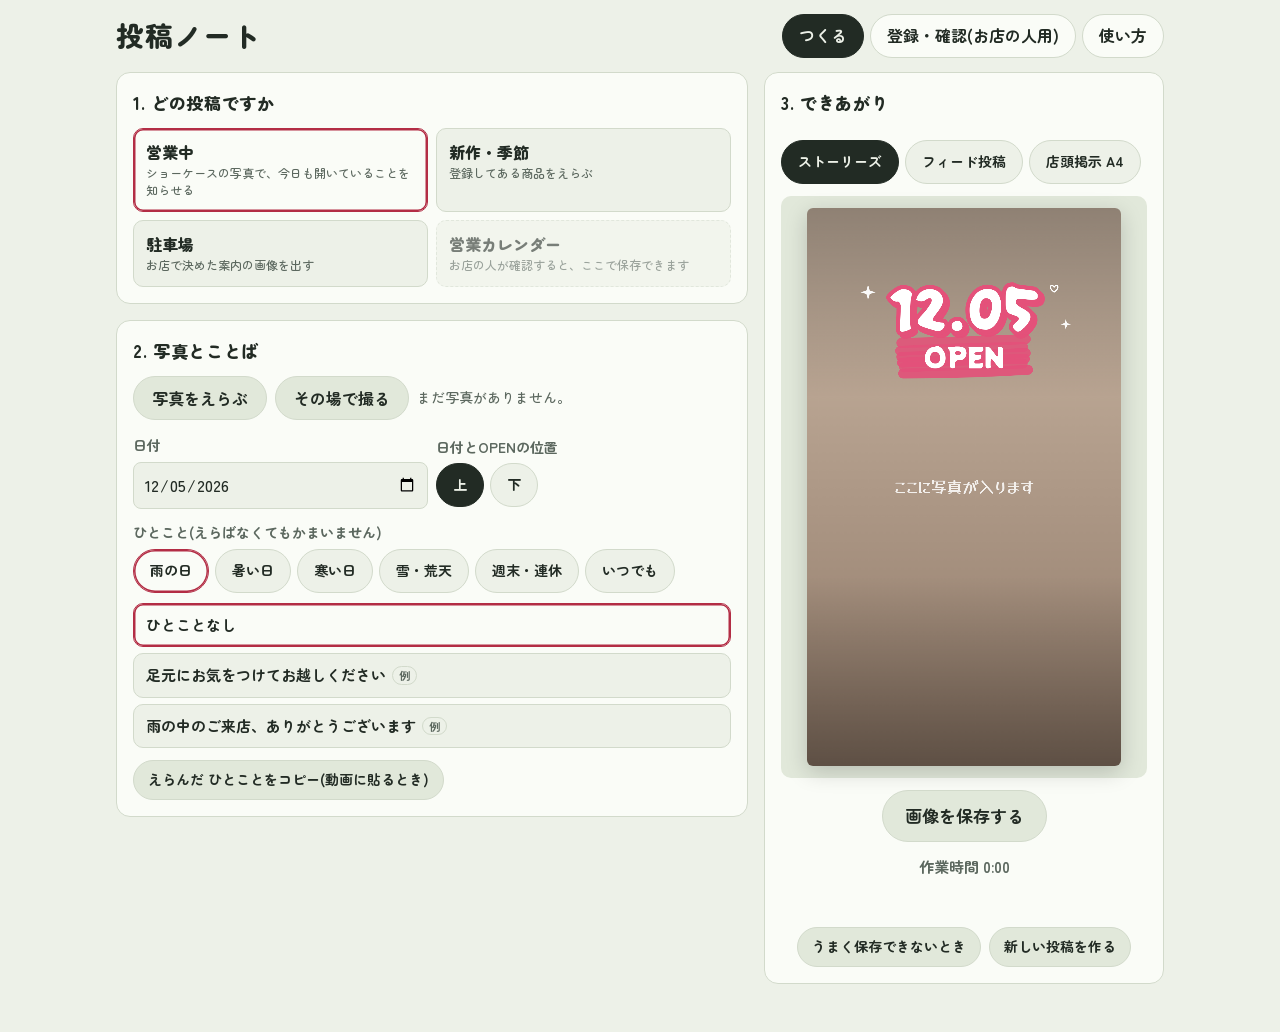
==== index.html @ b3171c52 "スタッフの画面の形をえらべるようにする(今の形/1画面ずつ/できあがり中心/よく使う組み合わせ) - 管理ページの設定で形とよく使うひとこと(4つまで)を決める。?layout= で端末ごとに試せる " ====
<!doctype html>
<html lang="ja">
<head>
<meta charset="utf-8">
<meta name="viewport" content="width=device-width,initial-scale=1,viewport-fit=cover">
<title>投稿ノート</title>
<meta name="theme-color" content="#EDF1E8" media="(prefers-color-scheme: light)">
<meta name="theme-color" content="#151A16" media="(prefers-color-scheme: dark)">
<meta name="apple-mobile-web-app-capable" content="yes">
<meta name="apple-mobile-web-app-title" content="投稿ノート">
<link rel="manifest" href="manifest.json">
<link rel="preconnect" href="https://fonts.googleapis.com">
<link rel="preconnect" href="https://fonts.gstatic.com" crossorigin>
<link rel="stylesheet" href="https://fonts.googleapis.com/css2?family=Potta+One&family=Yusei+Magic&family=Zen+Maru+Gothic:wght@500;700;900&display=swap">
<link rel="stylesheet" href="css/style.css?v=14">
<script type="module" src="js/app.js?v=14"></script>
</head>
<body>
<div class="app">
  <header class="top">
    <h1>投稿ノート</h1>
    <nav class="tabs" aria-label="画面の切りかえ">
      <a href="#make" id="nav-make">つくる</a><a href="#shop" id="nav-shop">登録・確認(お店の人用)</a><a href="manual.html">使い方</a>
    </nav>
  </header>

  <div class="warn" id="inapp" hidden>
    LINEなどのアプリの中で開いています。この画面では、画像の保存や共有がうまく動かないことがあります。
    右上(または右下)の「…」から「ブラウザで開く」をえらんで、SafariかChromeで開いてください。
  </div>

  <p class="warn" id="autoAlert" role="status" hidden></p>

  <div class="notice share" id="share" role="status" hidden>
    <p id="shareText"></p>
    <p class="hint">開いたら、投稿の下の紙飛行機のボタン →「ストーリーズに追加」→「送信先」の「ストーリーズ」</p>
    <div class="row"><a class="primary-link" id="shareGo" href="#" target="_blank" rel="noopener">Instagramで投稿を開く</a><button type="button" class="small" id="shareDone">シェアした</button></div>
  </div>

  <div class="notice" id="notice" role="status" hidden>
    <p id="noticeText"></p>
    <div class="row"><button type="button" class="primary" id="noticeGo">営業日を確認する(お店の人用)</button></div>
  </div>

  <!-- ===== つくる ===== -->
  <main class="grid" id="tab-make">
    <section aria-labelledby="h-kind">
      <h2 id="h-kind">1. どの投稿ですか</h2>
      <div class="kinds" id="kinds" role="radiogroup" aria-labelledby="h-kind">
        <label><input type="radio" name="kind" id="kind-open" value="open" checked><b>営業中</b><small>ショーケースの写真で、今日も開いていることを知らせる</small></label>
        <label><input type="radio" name="kind" id="kind-new" value="new"><b>新作・季節</b><small>登録してある商品をえらぶ</small></label>
        <label><input type="radio" name="kind" id="kind-park" value="park"><b>駐車場</b><small>お店で決めた案内の画像を出す</small></label>
        <label id="kindCalWrap"><input type="radio" name="kind" id="kind-cal" value="cal"><b id="kindCalName">営業カレンダー</b><small id="kindCalNote">確認ずみの月の画像を保存する</small></label>
      </div>
    </section>

    <section aria-labelledby="h-fields">
      <h2 id="h-fields">2. 写真とことば</h2>
      <div class="stack" id="photoBox">
        <div class="row" id="photoCtl">
          <span class="filebtn">写真をえらぶ<input type="file" id="photoFile" accept="image/*" aria-label="写真をえらぶ"></span>
          <span class="filebtn">その場で撮る<input type="file" id="photoCam" accept="image/*" capture="environment" aria-label="その場で撮る"></span>
          <span class="hint" id="photoState" aria-live="polite">まだ写真がありません。</span>
        </div>
        <div class="field" id="photoPosWrap" hidden><label for="photoPos">写真の上下の位置</label><input type="range" id="photoPos" min="0" max="100" value="50"></div>
      </div>

      <div class="stack" id="fs-open">
        <div class="row" id="posRow">
          <div class="field grow"><label for="f-date">日付</label><input type="date" id="f-date"></div>
          <div class="field grow"><span id="l-pos">日付とOPENの位置</span>
            <div class="seg" role="radiogroup" aria-labelledby="l-pos">
              <label><input type="radio" name="pos" id="pos-top" value="top" checked>上</label><label><input type="radio" name="pos" id="pos-bottom" value="bottom">下</label>
            </div>
          </div>
        </div>
        <div class="field" id="phraseField"><span id="l-cat">ひとこと(えらばなくてもかまいません)</span>
          <div class="chips" id="catChips" role="radiogroup" aria-labelledby="l-cat"></div>
          <div class="chips words" id="phraseChips" role="radiogroup" aria-label="ひとこと"></div>
        </div>
        <div class="row" id="copyRow"><button type="button" class="small" id="phraseCopy">えらんだ ひとことをコピー(動画に貼るとき)</button><span class="status" id="s-phrase" aria-live="polite"></span></div>
      </div>

      <div class="stack" id="fs-new" hidden>
        <div class="field"><label for="f-product">商品</label><select id="f-product"></select></div>
        <div class="field"><label for="f-badge">ラベル</label>
          <select id="f-badge"><option>NEW</option><option>季節限定</option><option>本日のおすすめ</option><option value="">なし</option></select></div>
      </div>

      <div class="stack" id="fs-cal" hidden>
        <div class="field"><label for="f-calmonth">何月の分</label><select id="f-calmonth"></select></div>
        <p class="hint">お店の人が確認した月だけが出ます。日にちを変えるときは、お店の人用のページで直してください。</p>
      </div>

      <div class="stack" id="fs-park" hidden>
        <p class="hint">お店で決めた駐車場の案内の画像が、そのまま入ります。大きさをえらんで、保存か共有をしてください。</p>
      </div>
    </section>

    <section class="preview" aria-labelledby="h-prev">
      <h2 id="h-prev">3. できあがり</h2>
      <div class="seg" id="fmts" role="radiogroup" aria-label="大きさ">
        <label><input type="radio" name="fmt" id="fmt-story" value="story" checked>ストーリーズ</label>
        <label><input type="radio" name="fmt" id="fmt-feed" value="feed">フィード投稿</label>
        <label><input type="radio" name="fmt" id="fmt-a4" value="a4">店頭掲示 A4</label>
      </div>
      <div class="stage" id="stage"><canvas id="cv" width="1080" height="1920" aria-label="できあがった画像のプレビュー"></canvas></div>
      <div class="row center" id="actions">
        <button type="button" class="primary big" id="shareBtn" hidden>共有する(Instagramへ)</button>
        <button type="button" class="big" id="saveBtn">画像を保存する</button>
      </div>
      <p class="timer center" id="timer">作業時間 0:00</p>
      <p class="status center" id="status" aria-live="polite"></p>
      <div class="row center" id="extraRow">
        <button type="button" class="small" id="fallbackBtn">うまく保存できないとき</button>
        <button type="button" class="small" id="newBtn">新しい投稿を作る</button>
      </div>
      <div class="fallback" id="fallback" hidden>
        <p class="hint">下の画像を長押し(パソコンは右クリック)して保存してください。</p>
        <img id="fallbackImg" alt="保存用の画像">
      </div>
    </section>

  </main>

  <!-- ===== お店の人用 ===== -->
  <main class="grid" id="tab-shop" hidden>
    <section class="stack">
      <h2>登録・確認(お店の人用)</h2>
      <p>ひとこと、商品、お店の設定の登録と、営業カレンダーの確認は、お店の人用のページで行います。</p>
      <div class="row"><button type="button" class="primary" id="adminOpen">登録・確認のページを開く</button></div>
      <p class="hint" id="adminSoon">お店の人用のページは準備中です。</p>
      <p class="hint" id="feedInfo"></p>
    </section>
    <section class="stack">
      <h2>作業時間の記録(このスマホの分)</h2>
      <p class="hint">「つくる」の画面で内容に触りはじめてから、保存か共有をするまでの時間です。今は、このスマホの分だけが残ります。記録は、日時・種類・大きさ・秒数だけを、お店のシートにも送ります(名前などは送りません)。</p>
      <p class="avg" id="logAvg"></p>
      <div class="scroll"><table id="logTable"><thead><tr><th>日時</th><th>種類</th><th>大きさ</th><th>秒</th></tr></thead><tbody></tbody></table></div>
      <p class="hint" id="logEmpty">まだ記録がありません。</p>
      <p class="hint" id="logPending"></p>
      <div class="row"><button type="button" id="logCopy">表計算ソフトに貼れる形でコピー</button><button type="button" id="logClear">記録を消す</button></div>
      <p class="status" id="s-log" aria-live="polite"></p>
    </section>
  </main>
</div>
</body>
</html>
---- css/style.css ----
/* 色はここでまとめて決める。暗い表示のときは下で入れかえる。 */
:root {
  --bg: #EDF1E8; --surface: #FAFCF7; --ink: #222B24; --muted: #5C685F; --line: #D2DACB;
  --chip: #E1E8DA; --accent: #B32D45; --accent-ink: #FFFFFF; --warn-bg: #FFF1CC; --warn-ink: #5B4300;
  --font-ui: "Zen Maru Gothic", "Hiragino Maru Gothic ProN", "Hiragino Sans", "Noto Sans JP", sans-serif;
  color-scheme: light;
}
@media (prefers-color-scheme: dark) {
  :root:not([data-theme="light"]) {
    --bg: #151A16; --surface: #1E251F; --ink: #E8EDE5; --muted: #9BA79D; --line: #343E36;
    --chip: #29322B; --accent: #F2798D; --accent-ink: #2A0A12; --warn-bg: #4A3A0C; --warn-ink: #FFE9A8;
    color-scheme: dark;
  }
}
:root[data-theme="dark"] {
  --bg: #151A16; --surface: #1E251F; --ink: #E8EDE5; --muted: #9BA79D; --line: #343E36;
  --chip: #29322B; --accent: #F2798D; --accent-ink: #2A0A12; --warn-bg: #4A3A0C; --warn-ink: #FFE9A8;
  color-scheme: dark;
}

* { box-sizing: border-box; }
[hidden] { display: none !important; }
html { -webkit-text-size-adjust: 100%; }
body { margin: 0; background: var(--bg); color: var(--ink); font-family: var(--font-ui); font-size: 16px; line-height: 1.7; font-weight: 500; overflow-x: hidden; }
img { max-width: 100%; }
p { margin: 0; }

.app { max-width: 1080px; margin: 0 auto; padding: max(14px, env(safe-area-inset-top)) max(16px, env(safe-area-inset-right)) 48px max(16px, env(safe-area-inset-left)); }
.top { display: flex; flex-wrap: wrap; align-items: center; justify-content: space-between; gap: 10px 16px; margin-bottom: 14px; }
.top h1 { font-size: clamp(22px, 5vw, 28px); font-weight: 900; line-height: 1.2; margin: 0; letter-spacing: .04em; }
.tabs { display: flex; gap: 6px; flex-wrap: wrap; }
.tabs a { text-decoration: none; color: var(--ink); font-weight: 700; border: 1.5px solid var(--line); border-radius: 999px; padding: 6px 16px; background: var(--surface); min-height: 44px; display: inline-flex; align-items: center; }
.tabs a[aria-current="page"] { background: var(--ink); color: var(--bg); border-color: var(--ink); }

.grid { display: grid; gap: 16px; grid-template-columns: minmax(0, 1fr); }
section, .box { background: var(--surface); border: 1px solid var(--line); border-radius: 14px; padding: 16px; min-width: 0; }
h2 { font-size: 17px; font-weight: 900; margin: 0 0 10px; letter-spacing: .04em; }
.hint { color: var(--muted); font-size: 14px; }
.stack { display: grid; gap: 12px; }
#photoBox + .stack, #fs-new, #fs-park, #fs-cal { margin-top: 14px; }
.row { display: flex; flex-wrap: wrap; gap: 8px; align-items: center; }
.row.center, .center { justify-content: center; text-align: center; }
.grow { flex: 1 1 140px; }

/* 種類のカード */
.kinds { display: grid; grid-template-columns: repeat(2, minmax(0, 1fr)); gap: 8px; }
.kinds label { position: relative; display: flex; flex-direction: column; gap: 2px; padding: 12px; border: 1.5px solid var(--line); border-radius: 10px; cursor: pointer; background: var(--bg); min-width: 0; }
.kinds b { font-weight: 900; font-size: 16px; line-height: 1.4; }
.kinds small { color: var(--muted); font-size: 12px; line-height: 1.4; }
.kinds label:has(input:checked) { border-color: var(--accent); background: var(--surface); box-shadow: inset 0 0 0 1.5px var(--accent); }
.kinds input, .seg input, .chips input, .checks input { position: absolute; opacity: 0; inset: 0; margin: 0; cursor: pointer; }
label:has(input:focus-visible) { outline: 3px solid var(--accent); outline-offset: 2px; }

/* 入力欄 */
.field { display: grid; gap: 4px; min-width: 0; }
.field > span, .field > label { font-size: 14px; font-weight: 700; color: var(--muted); }
input[type=text], input[type=date], textarea, select { font: inherit; font-size: 16px; color: var(--ink); background: var(--bg); border: 1.5px solid var(--line); border-radius: 8px; padding: 8px 10px; width: 100%; min-width: 0; min-height: 44px; }
textarea { resize: vertical; line-height: 1.6; }
input[type=range] { width: 100%; accent-color: var(--accent); min-height: 32px; }
input:focus-visible, textarea:focus-visible, select:focus-visible, button:focus-visible, a:focus-visible, summary:focus-visible { outline: 3px solid var(--accent); outline-offset: 2px; }
.check { display: flex; align-items: center; gap: 8px; font-weight: 700; min-height: 44px; cursor: pointer; }
.check input { width: 22px; height: 22px; accent-color: var(--accent); }

/* ボタン */
button, .filebtn { font: inherit; font-weight: 700; border-radius: 999px; border: 1.5px solid var(--line); background: var(--chip); color: var(--ink); padding: 8px 18px; cursor: pointer; line-height: 1.4; min-height: 44px; }
button.primary { background: var(--accent); border-color: var(--accent); color: var(--accent-ink); }
button.big { padding: 12px 22px; font-size: 17px; min-height: 52px; }
button.small { padding: 6px 14px; font-size: 14px; min-height: 40px; }
button:disabled { opacity: .55; cursor: default; }
.filebtn { position: relative; display: inline-flex; align-items: center; overflow: hidden; }
.filebtn input { position: absolute; inset: 0; opacity: 0; cursor: pointer; width: 100%; font-size: 0; }
.filebtn:has(input:focus-visible) { outline: 3px solid var(--accent); outline-offset: 2px; }

/* えらぶ部品 */
.seg, .chips, .checks { display: flex; flex-wrap: wrap; gap: 6px; }
.seg label, .chips label, .checks label { position: relative; border: 1.5px solid var(--line); border-radius: 999px; padding: 8px 16px; font-weight: 700; font-size: 14px; cursor: pointer; background: var(--bg); min-height: 44px; display: inline-flex; align-items: center; }
.seg label:has(input:checked), .checks label:has(input:checked) { background: var(--ink); border-color: var(--ink); color: var(--bg); }
.chips label:has(input:checked) { border-color: var(--accent); box-shadow: inset 0 0 0 1.5px var(--accent); background: var(--surface); }
.chips.words { display: grid; gap: 6px; margin-top: 6px; }
.chips.words label { border-radius: 10px; padding: 10px 12px; font-size: 15px; line-height: 1.5; }
.tagex { font-size: 11px; font-weight: 700; color: var(--muted); border: 1px solid var(--line); border-radius: 999px; padding: 0 6px; margin-left: 6px; white-space: nowrap; }

/* できあがり */
.preview { display: grid; gap: 12px; justify-items: stretch; }
.stage { width: 100%; display: grid; place-items: center; background: var(--chip); border-radius: 10px; padding: 12px; }
canvas { display: block; max-width: 100%; max-height: 62vh; width: auto; height: auto; border-radius: 6px; box-shadow: 0 6px 22px rgba(0, 0, 0, .18); }
.status { font-size: 14px; color: var(--muted); min-height: 1.7em; }
.status.err { color: var(--accent); font-weight: 700; }
.fallback { display: grid; gap: 8px; justify-items: center; border-top: 1px dashed var(--line); padding-top: 12px; text-align: center; }
.fallback img { max-height: 50vh; border-radius: 6px; }

.timer { font-variant-numeric: tabular-nums; font-weight: 700; font-size: 15px; color: var(--muted); }
.timer.on { color: var(--ink); }
.avg { font-weight: 900; font-size: 18px; }
.scroll { overflow-x: auto; }
table { border-collapse: collapse; width: 100%; font-size: 14px; font-variant-numeric: tabular-nums; }
th, td { text-align: left; padding: 6px 8px; border-bottom: 1px solid var(--line); white-space: nowrap; }
th { color: var(--muted); font-weight: 700; }

/* お知らせ */
.notice.share { border-color: var(--ink); }
.primary-link { display: inline-flex; align-items: center; min-height: 44px; padding: 8px 18px; border-radius: 999px; background: var(--accent); color: var(--accent-ink); font-weight: 700; text-decoration: none; }
.primary-link:focus-visible { outline: 3px solid var(--accent); outline-offset: 2px; }
.warn { background: var(--warn-bg); color: var(--warn-ink); border-radius: 10px; padding: 10px 14px; font-size: 14px; font-weight: 700; margin-bottom: 14px; }
.notice { display: grid; gap: 10px; background: var(--surface); border: 2px solid var(--accent); border-radius: 14px; padding: 14px 16px; margin-bottom: 16px; }
.notice p { font-weight: 700; }
.notice small { font-weight: 500; color: var(--muted); display: block; margin-top: 2px; font-size: 14px; }
.notice[data-state="late"] { background: var(--accent); color: var(--accent-ink); }
.notice[data-state="late"] small { color: inherit; opacity: .92; }
.notice[data-state="late"] button.primary { background: var(--accent-ink); color: var(--accent); border-color: var(--accent-ink); }
.pill { font-size: 12px; font-weight: 700; letter-spacing: .06em; border: 1.5px solid currentColor; padding: 1px 10px; border-radius: 999px; justify-self: start; }

/* カレンダー */
.calgrid { display: grid; grid-template-columns: repeat(7, minmax(0, 1fr)); gap: 4px; }
.calgrid .wd { text-align: center; font-size: 12px; font-weight: 700; color: var(--muted); padding: 2px 0; }
.calgrid button { padding: 0; border-radius: 8px; aspect-ratio: 1 / 1; min-height: 40px; font-variant-numeric: tabular-nums; background: var(--bg); min-width: 0; }
.calgrid button[data-s="c"] { background: var(--accent); border-color: var(--accent); color: var(--accent-ink); }
.calgrid button[data-s="s"] { border-color: var(--accent); box-shadow: inset 0 0 0 2px var(--accent); color: var(--accent); }
.legend { display: flex; flex-wrap: wrap; gap: 4px 14px; font-size: 13px; color: var(--muted); margin-top: 4px; }
.lg { display: inline-block; width: 14px; height: 14px; border-radius: 4px; border: 1.5px solid var(--line); background: var(--bg); margin-right: 4px; vertical-align: -2px; }
.lg.c { background: var(--accent); border-color: var(--accent); }
.lg.s { border: 2px solid var(--accent); }
.okbox { display: grid; gap: 10px; justify-items: start; border: 1.5px dashed var(--accent); border-radius: 10px; padding: 12px; }
.okbox > p { font-weight: 700; }
.future { display: grid; gap: 6px; justify-items: start; background: var(--warn-bg); color: var(--warn-ink); border-radius: 8px; padding: 10px 12px; width: 100%; }
.future p { font-weight: 700; }
.future .hint { color: inherit; font-weight: 500; }
.testbox { display: grid; gap: 8px; border-top: 1px dashed var(--line); padding-top: 12px; }

/* 設定 */
details.box summary { font-weight: 900; font-size: 17px; cursor: pointer; min-height: 32px; }
details.box[open] summary { margin-bottom: 8px; }
.inline { display: flex; flex-wrap: wrap; gap: 6px 8px; align-items: center; font-size: 15px; }
.inline select { width: auto; }
.checks label { border-radius: 8px; padding: 6px 14px; }

@media (min-width: 860px) {
  #tab-make.grid { grid-template-columns: minmax(0, 1fr) 400px; align-items: start; }
  #tab-make.grid > * { grid-column: 1; }
  #tab-make.grid > .preview { grid-column: 2; grid-row: 1 / span 3; position: sticky; top: 12px; }
}

/* 準備中の種類(えらべない) */
.kinds label.soon { opacity: .6; cursor: default; border-style: dashed; }
.kinds label.soon input { cursor: default; }

/* ===== 画面の形(S / A / C)。スマホの1画面に収める ===== */
body[data-layout] .app { padding-bottom: 8px; }
body[data-layout] .top { margin-bottom: 6px; }
body[data-layout] .top h1 { font-size: 18px; }
body[data-layout] .tabs a { min-height: 36px; padding: 4px 12px; font-size: 13px; }
.screens { display: block; }
.scr { display: flex; flex-direction: column; gap: 8px; height: calc(100dvh - var(--hdr, 100px)); min-height: 460px; }
.scr-top { display: flex; align-items: center; gap: 8px; min-height: 40px; flex: none; }
.scr-top .back { min-width: 44px; padding: 6px 12px; font-size: 18px; }
.scr-title { font-size: 18px; margin: 0; }
.scr-body { flex: 1; min-height: 0; display: flex; flex-direction: column; gap: 8px; overflow-y: auto; }
.scr-body > * { flex: none; }
.scr-body > .stage { flex: 1 1 auto; min-height: 140px; display: flex; align-items: center; justify-content: center; padding: 6px; }
.scr-body > .stage canvas { max-height: 100%; max-width: 100%; }
.scr-body .notice, .scr-body .warn { margin-bottom: 0; padding: 8px 12px; }
.scr-bottom { flex: none; display: grid; gap: 4px; padding-top: 4px; border-top: 1px solid var(--line); }
.scr-bottom .row { justify-content: center; }
.scr-bottom .status, .scr-bottom .timer { text-align: center; min-height: 0; font-size: 13px; margin: 0; }
.scr-bottom button.big, .scr-bottom .wide { width: 100%; }
.scr-bottom #actions { flex-wrap: nowrap; }
.scr-bottom #actions button { flex: 1; padding: 10px 8px; font-size: 16px; }
.scr-bottom #extraRow { flex-wrap: nowrap; gap: 6px; }
.scr-bottom #extraRow button { min-height: 34px; padding: 4px 10px; font-size: 12px; }
.scr-body #posRow { flex-wrap: nowrap; }
.scr-body #posRow .field { flex: 1 1 0; }
.scr-panel { flex: none; max-height: 34dvh; overflow-y: auto; display: grid; gap: 8px; padding: 2px; }
.tabbar { display: flex; gap: 4px; flex: none; }
.tabbar .tab { flex: 1; min-height: 40px; padding: 6px 4px; font-size: 14px; border-radius: 10px; }
.tabbar .tab[aria-selected="true"] { background: var(--ink); color: var(--bg); border-color: var(--ink); }
/* 種類のボタン:大きく(S・Cの最初)/小さく横に並べる(A) */
.screens .kinds:not(.compact) { flex: 1; grid-auto-rows: 1fr; }
.screens .kinds:not(.compact) label { justify-content: center; align-items: center; text-align: center; }
.screens .kinds:not(.compact) b { font-size: 18px; }
.kinds.compact { display: flex; gap: 6px; overflow-x: auto; }
.kinds.compact label { flex: none; padding: 6px 12px; border-radius: 999px; min-height: 40px; justify-content: center; }
.kinds.compact small { display: none; }
.kinds.compact b { font-size: 14px; }
/* よく使う組み合わせ(C) */
.quick { display: grid; gap: 8px; }
.quick-btn { width: 100%; text-align: left; border-radius: 12px; padding: 12px 16px; min-height: 56px; font-size: 16px; background: var(--surface); border-color: var(--ink); }
.quick-others { display: grid; grid-template-columns: 1fr 1fr; gap: 6px; }
.quick-others button { width: 100%; }
.screens #fmts { flex-wrap: nowrap; }
.screens #fmts label { flex: 1; justify-content: center; padding: 6px 4px; font-size: 13px; white-space: nowrap; }
.scr-body .notice, .scr-body .warn { font-size: 13px; line-height: 1.5; }
.scr-body > .stage { min-height: 120px; }
[data-layout="A"] .scr-panel, [data-layout="C"] .scr-panel { max-height: 24dvh; }
.scr-panel .chips { gap: 6px; }
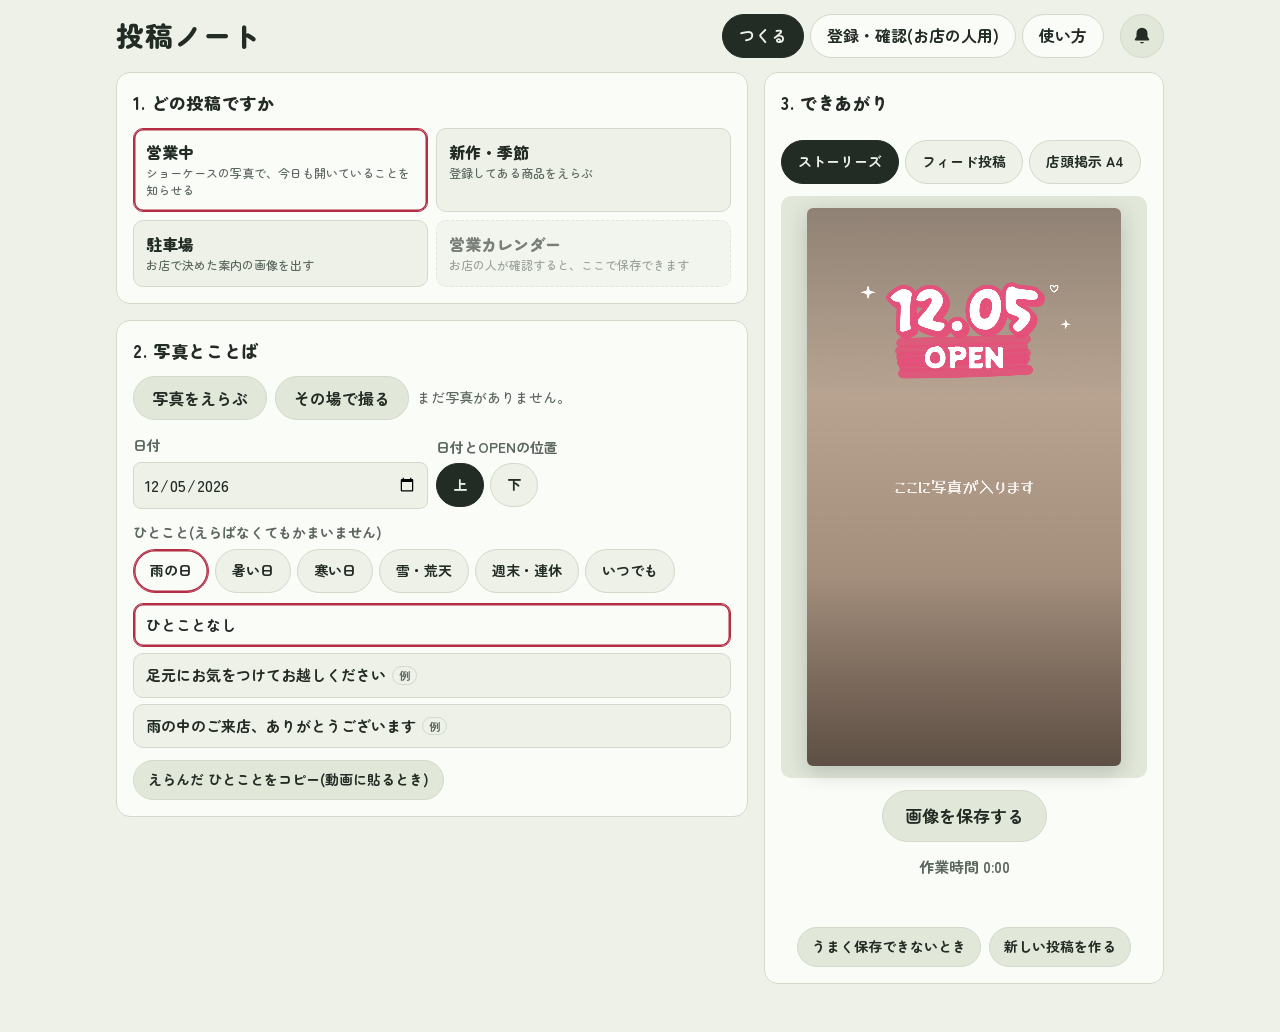
==== commit 0162c457: "スタッフの画面のお知らせを、右上のベルにまとめる - 新しいお知らせがあると、ベルに赤い点がつく(開くと消える。スマホごと) - お知らせの分、できあがりの画像を大きくする - 共有のボタンを1行に収" ====
--- a/index.html
+++ b/index.html
@@ -12,13 +12,17 @@
 <link rel="preconnect" href="https://fonts.googleapis.com">
 <link rel="preconnect" href="https://fonts.gstatic.com" crossorigin>
 <link rel="stylesheet" href="https://fonts.googleapis.com/css2?family=Potta+One&family=Yusei+Magic&family=Zen+Maru+Gothic:wght@500;700;900&display=swap">
-<link rel="stylesheet" href="css/style.css?v=14">
-<script type="module" src="js/app.js?v=14"></script>
+<link rel="stylesheet" href="css/style.css?v=16">
+<script type="module" src="js/app.js?v=16"></script>
 </head>
 <body>
 <div class="app">
   <header class="top">
     <h1>投稿ノート</h1>
+    <button type="button" class="bell" id="bellBtn" aria-label="お知らせ" aria-expanded="false" aria-controls="bellPanel">
+      <svg viewBox="0 0 24 24" width="22" height="22" aria-hidden="true"><path d="M12 3a6 6 0 0 0-6 6v3.6L4.3 15.4A1 1 0 0 0 5.2 17h13.6a1 1 0 0 0 .9-1.6L18 12.6V9a6 6 0 0 0-6-6Zm-2.2 15.5a2.3 2.3 0 0 0 4.4 0Z" fill="currentColor"/></svg>
+      <span class="bell-dot" id="bellDot" hidden></span>
+    </button>
     <nav class="tabs" aria-label="画面の切りかえ">
       <a href="#make" id="nav-make">つくる</a><a href="#shop" id="nav-shop">登録・確認(お店の人用)</a><a href="manual.html">使い方</a>
     </nav>
@@ -29,6 +33,11 @@
     右上(または右下)の「…」から「ブラウザで開く」をえらんで、SafariかChromeで開いてください。
   </div>
 
+  <!-- お知らせ:右上のベルを押したときだけ開く。新しいものがあると、ベルに赤い点がつく -->
+  <div class="bell-back" id="bellBack" hidden></div>
+  <section class="bell-panel" id="bellPanel" aria-labelledby="h-bell" hidden>
+    <div class="bell-head"><h2 id="h-bell">お知らせ</h2><button type="button" class="small" id="bellClose" aria-label="お知らせを閉じる">×</button></div>
+    <p class="hint" id="bellEmpty">お知らせはありません。</p>
   <p class="warn" id="autoAlert" role="status" hidden></p>
 
   <div class="notice share" id="share" role="status" hidden>
@@ -41,6 +50,7 @@
     <p id="noticeText"></p>
     <div class="row"><button type="button" class="primary" id="noticeGo">営業日を確認する(お店の人用)</button></div>
   </div>
+  </section>
 
   <!-- ===== つくる ===== -->
   <main class="grid" id="tab-make">
--- a/css/style.css
+++ b/css/style.css
@@ -192,3 +192,21 @@
 .scr-body > .stage { min-height: 120px; }
 [data-layout="A"] .scr-panel, [data-layout="C"] .scr-panel { max-height: 24dvh; }
 .scr-panel .chips { gap: 6px; }
+
+/* お知らせのベル(右上)と、押すと開く一覧 */
+.top h1 { margin-right: auto; }
+.bell { position: relative; width: 44px; height: 44px; min-height: 44px; padding: 0; border-radius: 50%; display: inline-grid; place-items: center; flex: none; }
+.bell-dot { position: absolute; top: 7px; right: 8px; width: 11px; height: 11px; border-radius: 50%; background: var(--accent); border: 2px solid var(--surface); }
+.bell-back { position: fixed; inset: 0; background: rgba(0,0,0,.25); z-index: 40; }
+.bell-panel { position: fixed; top: 12px; left: 12px; right: 12px; max-width: 560px; margin: 0 auto; max-height: calc(100dvh - 24px); overflow-y: auto; z-index: 41; background: var(--surface); border: 1.5px solid var(--line); border-radius: 16px; padding: 14px 16px; box-shadow: 0 10px 30px rgba(0,0,0,.2); display: grid; gap: 10px; }
+.bell-panel[hidden], .bell-back[hidden] { display: none; }
+.bell-head { display: flex; align-items: center; justify-content: space-between; }
+.bell-head h2 { margin: 0; font-size: 18px; }
+.bell-panel .notice, .bell-panel .warn { margin: 0; }
+/* 右上に置く(スマホでは題の横、広い画面では切りかえのボタンの右) */
+.top .bell { order: 2; }
+@media (max-width: 699px) {
+  .top .tabs { order: 3; flex-basis: 100%; }
+}
+/* 共有のボタンは1行に収める */
+.scr-bottom #actions button { white-space: nowrap; font-size: clamp(13px, 3.8vw, 16px); }
